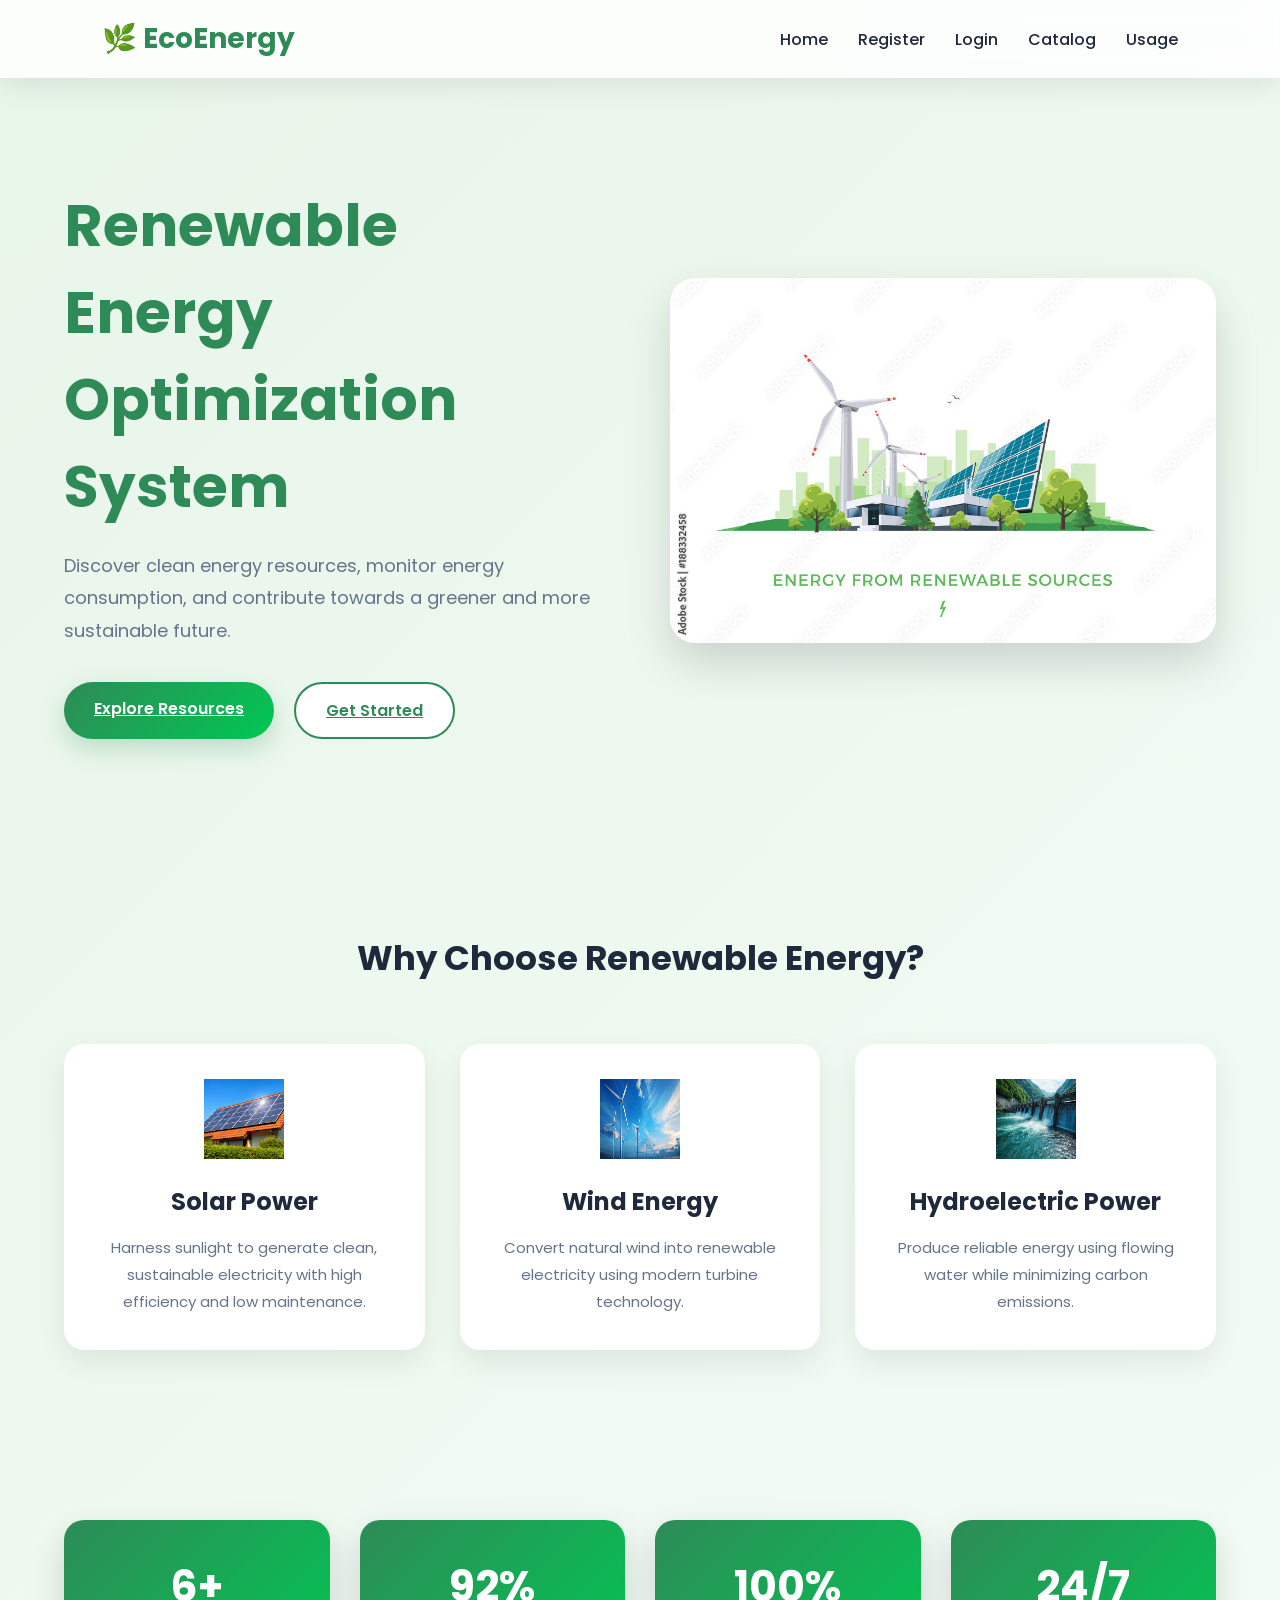
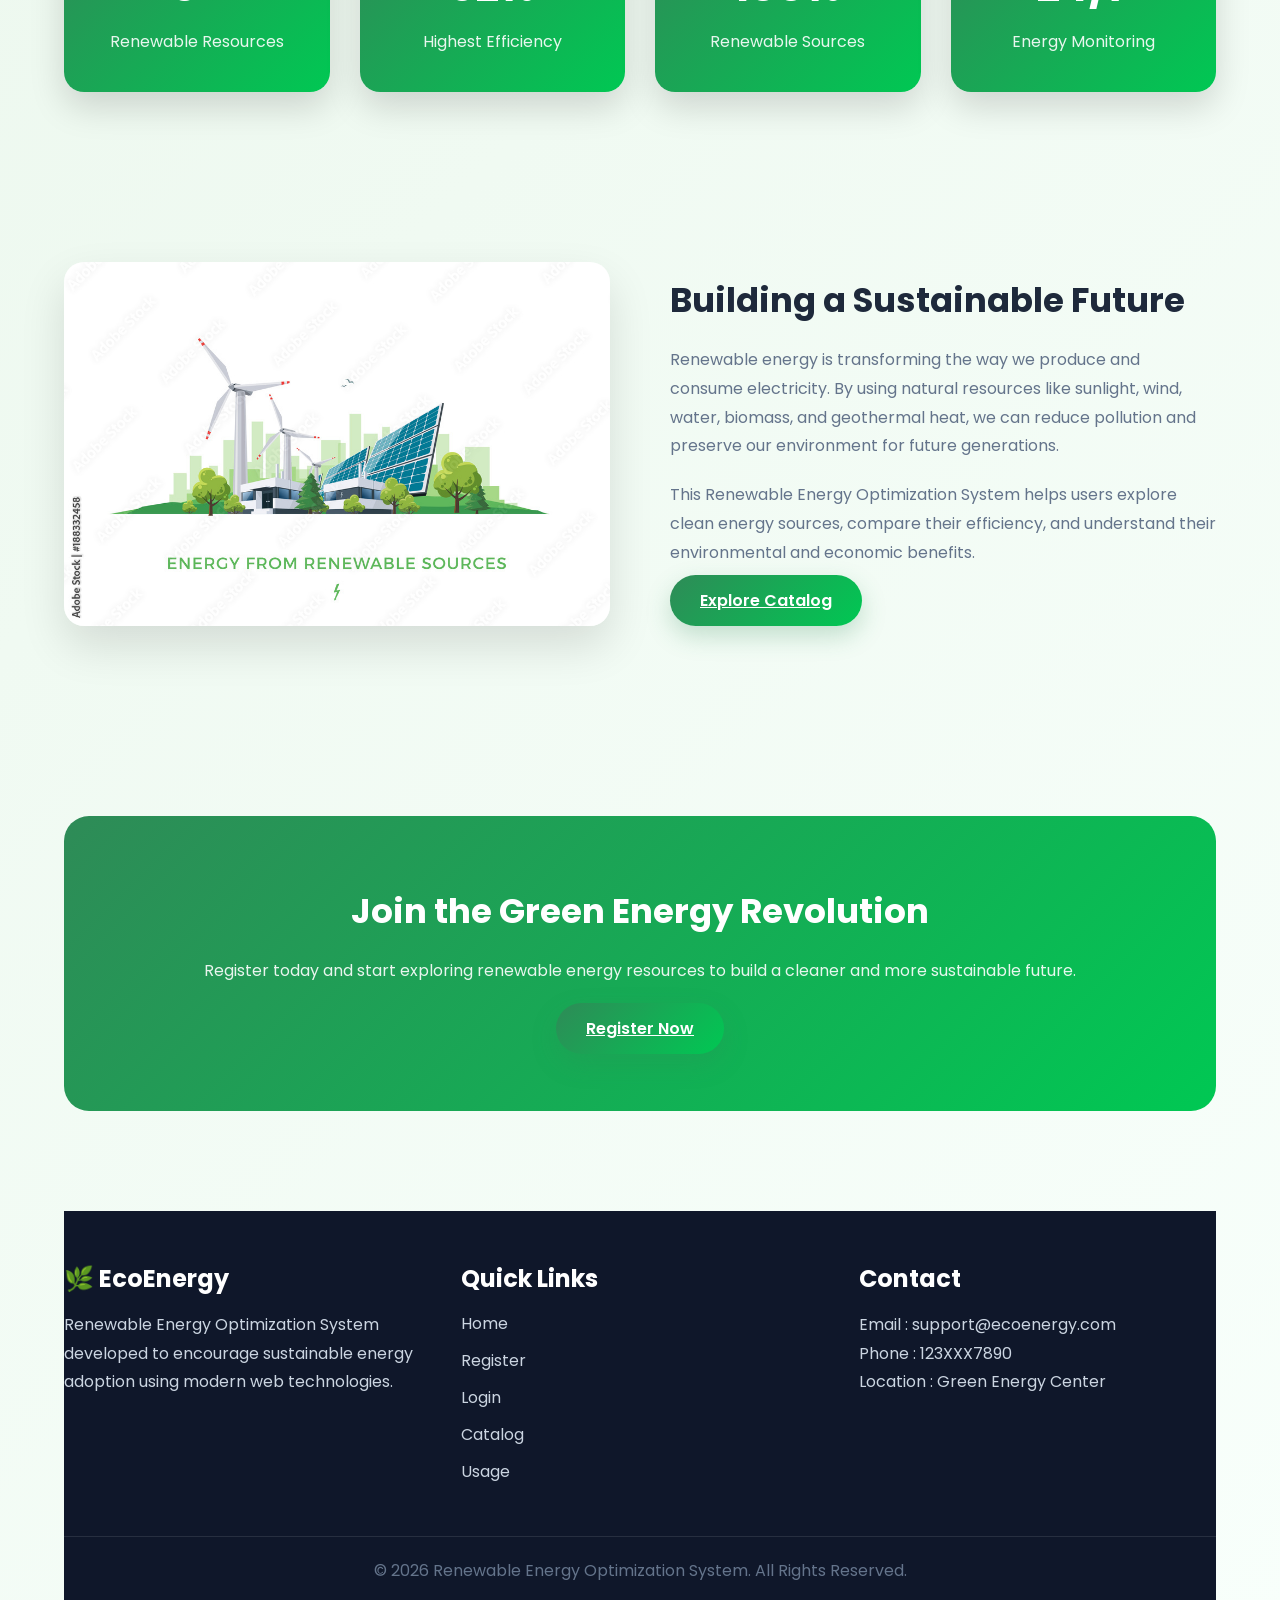
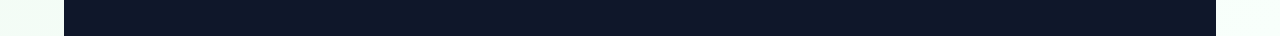
==== index.html @ 6f0ae5cd "New project" ====
<!DOCTYPE html>
<html lang="en">

<head>

    <meta charset="UTF-8">

    <meta name="viewport"
          content="width=device-width, initial-scale=1.0">

    <title>Renewable Energy Optimization System</title>

    <link rel="stylesheet"
          href="css/style.css">

    <link rel="preconnect"
          href="https://fonts.googleapis.com">

    <link rel="preconnect"
          href="https://fonts.gstatic.com"
          crossorigin>

    <link href="https://fonts.googleapis.com/css2?family=Poppins:wght@300;400;500;600;700;800&display=swap"
          rel="stylesheet">

</head>

<body>

<nav>

    <div class="logo">

        🌿 EcoEnergy

    </div>

    <ul>

        <li><a href="index.html">Home</a></li>

        <li><a href="register.html">Register</a></li>

        <li><a href="login.html">Login</a></li>

        <li><a href="catalog.html">Catalog</a></li>

        <li><a href="usage.html">Usage</a></li>

    </ul>

</nav>


<div class="container">

<section class="hero">

    <div class="hero-text">

        <h1>

            Renewable Energy
            Optimization System

        </h1>

        <p>

            Discover clean energy resources,
            monitor energy consumption,
            and contribute towards a greener
            and more sustainable future.

        </p>

        <div class="hero-buttons">

            <a href="catalog.html"
               class="btn">

                Explore Resources

            </a>

            <a href="register.html"
               class="btn secondary-btn">

                Get Started

            </a>

        </div>

    </div>

    <div class="hero-image">

        <img src="images/renewable.jpg"
             alt="Renewable Energy">

    </div>

</section>
<!-- ================= FEATURES ================= -->

<section class="features">

    <h2>

        Why Choose Renewable Energy?

    </h2>

    <div class="feature-grid">

        <div class="feature-card">

            <img src="images/solar.jpg"
                 alt="Solar Energy">

            <h3>Solar Power</h3>

            <p>

                Harness sunlight to generate clean,
                sustainable electricity with high efficiency
                and low maintenance.

            </p>

        </div>

        <div class="feature-card">

            <img src="images/wind.jpg"
                 alt="Wind Energy">

            <h3>Wind Energy</h3>

            <p>

                Convert natural wind into renewable
                electricity using modern turbine technology.

            </p>

        </div>

        <div class="feature-card">

            <img src="images/hydro.jpg"
                 alt="Hydro Energy">

            <h3>Hydroelectric Power</h3>

            <p>

                Produce reliable energy using flowing
                water while minimizing carbon emissions.

            </p>

        </div>

    </div>

</section>


<!-- ================= STATISTICS ================= -->

<section class="stats">

    <div class="stats-grid">

        <div class="stat-card">

            <h2>6+</h2>

            <p>

                Renewable Resources

            </p>

        </div>

        <div class="stat-card">

            <h2>92%</h2>

            <p>

                Highest Efficiency

            </p>

        </div>

        <div class="stat-card">

            <h2>100%</h2>

            <p>

                Renewable Sources

            </p>

        </div>

        <div class="stat-card">

            <h2>24/7</h2>

            <p>

                Energy Monitoring

            </p>

        </div>

    </div>

</section>

<!-- ================= ABOUT SECTION ================= -->

<section class="about">

    <div class="about-container">

        <div>

            <img src="images/renewable.jpg"
                 alt="Renewable Energy">

        </div>

        <div class="about-content">

            <h2>

                Building a Sustainable Future

            </h2>

            <p>

                Renewable energy is transforming the way
                we produce and consume electricity.
                By using natural resources like sunlight,
                wind, water, biomass, and geothermal heat,
                we can reduce pollution and preserve our
                environment for future generations.

            </p>

            <p>

                This Renewable Energy Optimization System
                helps users explore clean energy sources,
                compare their efficiency, and understand
                their environmental and economic benefits.

            </p>

            <a href="catalog.html"
               class="btn">

                Explore Catalog

            </a>

        </div>

    </div>

</section>


<!-- ================= CALL TO ACTION ================= -->

<section class="cta">

    <h2>

        Join the Green Energy Revolution

    </h2>

    <p>

        Register today and start exploring renewable
        energy resources to build a cleaner and more
        sustainable future.

    </p>

    <a href="register.html"
       class="btn">

        Register Now

    </a>

</section>


<!-- ================= FOOTER ================= -->

<footer>

    <div class="footer-container">

        <div>

            <h3>🌿 EcoEnergy</h3>

            <p>

                Renewable Energy Optimization System
                developed to encourage sustainable
                energy adoption using modern web
                technologies.

            </p>

        </div>

        <div>

            <h3>

                Quick Links

            </h3>

            <ul class="footer-links">

                <li><a href="index.html">Home</a></li>

                <li><a href="register.html">Register</a></li>

                <li><a href="login.html">Login</a></li>

                <li><a href="catalog.html">Catalog</a></li>

                <li><a href="usage.html">Usage</a></li>

            </ul>

        </div>

        <div>

            <h3>

                Contact

            </h3>

            <p>Email : support@ecoenergy.com</p>

            <p>Phone : 123XXX7890</p>

            <p>Location : Green Energy Center</p>

        </div>

    </div>

    <div class="footer-bottom">

        <p>

            © 2026 Renewable Energy Optimization System.
            All Rights Reserved.

        </p>

    </div>

</footer>

</div>

</body>

</html>
---- css/style.css ----
/*==================================================
        RENEWABLE ENERGY OPTIMIZATION SYSTEM
                MAIN STYLESHEET
===================================================*/

/*------------- Google Font -------------*/
@import url('https://fonts.googleapis.com/css2?family=Poppins:wght@300;400;500;600;700;800&display=swap');

/*------------- CSS Variables -------------*/

:root{

    --primary:#2E8B57;
    --secondary:#00C853;
    --dark:#1E293B;
    --light:#F8FAFC;
    --white:#FFFFFF;
    --text:#374151;
    --gray:#64748B;
    --danger:#EF4444;
    --warning:#F59E0B;

    --shadow:0 12px 35px rgba(0,0,0,.12);

    --radius:18px;

    --transition:.35s ease;

}

/*------------- Reset -------------*/

*{

    margin:0;
    padding:0;
    box-sizing:border-box;

}

html{

    scroll-behavior:smooth;

}

body{

    font-family:'Poppins',sans-serif;

    background:linear-gradient(135deg,#e8f5e9,#f8fffb);

    color:var(--text);

    min-height:100vh;

}

/*------------- Container -------------*/

.container{

    width:90%;
    max-width:1300px;

    margin:auto;

}

/*------------- Headings -------------*/

h1{

    color:var(--primary);

    font-size:42px;

    font-weight:700;

    text-align:center;

    margin-bottom:15px;

}

h2{

    color:var(--dark);

    font-size:34px;

    margin-bottom:20px;

}

h3{

    color:var(--dark);

    font-size:24px;

}

p{

    line-height:1.8;

    color:var(--gray);

}

/*------------- Navigation -------------*/

nav{

    width:100%;

    background:rgba(255,255,255,.85);

    backdrop-filter:blur(12px);

    display:flex;

    justify-content:space-between;

    align-items:center;

    padding:18px 8%;

    position:sticky;

    top:0;

    z-index:999;

    box-shadow:0 8px 25px rgba(0,0,0,.08);

}

.logo{

    font-size:28px;

    font-weight:700;

    color:var(--primary);

}

nav ul{

    list-style:none;

    display:flex;

    gap:30px;

}

nav ul li a{

    text-decoration:none;

    color:var(--dark);

    font-weight:500;

    transition:var(--transition);

}

nav ul li a:hover{

    color:var(--secondary);

}

/*------------- Buttons -------------*/

button,

.btn{

    background:linear-gradient(
    135deg,
    var(--primary),
    var(--secondary)
    );

    color:white;

    border:none;

    padding:14px 30px;

    border-radius:50px;

    cursor:pointer;

    font-size:16px;

    font-weight:600;

    transition:var(--transition);

    box-shadow:0 10px 25px rgba(46,139,87,.25);

}

button:hover,

.btn:hover{

    transform:translateY(-4px);

    box-shadow:0 18px 35px rgba(46,139,87,.35);

}

/*------------- Card -------------*/

.card{

    background:rgba(255,255,255,.94);

    border-radius:var(--radius);

    overflow:hidden;

    box-shadow:var(--shadow);

    transition:var(--transition);

}

.card:hover{

    transform:translateY(-10px);

}

/*------------- Images -------------*/

img{

    display:block;

    width:100%;

}

/*------------- Hero Section -------------*/

.hero{

    min-height:85vh;

    display:flex;

    align-items:center;

    justify-content:space-between;

    gap:60px;

    padding:80px 0;

}

.hero-text{

    flex:1;

}

.hero-text h1{

    text-align:left;

    font-size:58px;

    margin-bottom:20px;

}

.hero-text p{

    font-size:18px;

    margin-bottom:35px;

}

.hero-image{

    flex:1;

}

.hero-image img{

    border-radius:25px;

    box-shadow:0 20px 45px rgba(0,0,0,.15);

}

/*==================================================
                HOME PAGE
===================================================*/

/*------------ Hero Buttons ------------*/

.hero-buttons{

    display:flex;

    gap:20px;

    margin-top:30px;

    flex-wrap:wrap;

}

.hero-buttons .secondary-btn{

    background:white;

    color:var(--primary);

    border:2px solid var(--primary);

    box-shadow:none;

}

.hero-buttons .secondary-btn:hover{

    background:var(--primary);

    color:white;

}

/*------------ Features Section ------------*/

.features{

    padding:90px 0;

}

.features h2{

    text-align:center;

    margin-bottom:60px;

}

.feature-grid{

    display:grid;

    grid-template-columns:repeat(auto-fit,minmax(280px,1fr));

    gap:35px;

}

.feature-card{

    background:white;

    border-radius:20px;

    padding:35px;

    text-align:center;

    transition:.4s;

    box-shadow:0 12px 30px rgba(0,0,0,.08);

}

.feature-card:hover{

    transform:translateY(-12px);

    box-shadow:0 20px 40px rgba(0,0,0,.15);

}

.feature-card img{

    width:80px;

    height:80px;

    margin:auto;

    margin-bottom:25px;

}

.feature-card h3{

    margin-bottom:15px;

}

.feature-card p{

    font-size:15px;

}

/*------------ Statistics ------------*/

.stats{

    padding:80px 0;

}

.stats-grid{

    display:grid;

    grid-template-columns:repeat(auto-fit,minmax(220px,1fr));

    gap:30px;

}

.stat-card{

    background:linear-gradient(135deg,#2E8B57,#00C853);

    color:white;

    text-align:center;

    padding:35px;

    border-radius:20px;

    box-shadow:0 15px 35px rgba(0,0,0,.15);

    transition:.35s;

}

.stat-card:hover{

    transform:translateY(-8px);

}

.stat-card h2{

    color:white;

    font-size:42px;

    margin-bottom:10px;

}

.stat-card p{

    color:white;

    opacity:.9;

}

/*------------ About Section ------------*/

.about{

    padding:90px 0;

}

.about-container{

    display:grid;

    grid-template-columns:1fr 1fr;

    gap:60px;

    align-items:center;

}

.about img{

    width:100%;

    border-radius:20px;

    box-shadow:0 20px 45px rgba(0,0,0,.12);

}

.about-content h2{

    margin-bottom:20px;

}

.about-content p{

    margin-bottom:20px;

}

/*------------ Call To Action ------------*/

.cta{

    margin:100px 0;

    background:linear-gradient(135deg,#2E8B57,#00C853);

    border-radius:25px;

    color:white;

    text-align:center;

    padding:70px 40px;

}

.cta h2{

    color:white;

    margin-bottom:20px;

}

.cta p{

    color:white;

    opacity:.9;

    margin-bottom:30px;

}

/*------------ Footer ------------*/

footer{

    margin-top:80px;

    background:#0f172a;

    color:white;

    padding:50px 0;

}

.footer-container{

    display:grid;

    grid-template-columns:repeat(auto-fit,minmax(250px,1fr));

    gap:40px;

}

.footer-container h3{

    color:white;

    margin-bottom:15px;

}

.footer-container p{

    color:#CBD5E1;

}

.footer-links{

    list-style:none;

}

.footer-links li{

    margin-bottom:12px;

}

.footer-links a{

    color:#CBD5E1;

    text-decoration:none;

    transition:.3s;

}

.footer-links a:hover{

    color:#00C853;

}

.footer-bottom{

    margin-top:40px;

    text-align:center;

    color:#CBD5E1;

    border-top:1px solid rgba(255,255,255,.1);

    padding-top:20px;

}

/*------------ Fade Animation ------------*/

.fade-up{

    opacity:0;

    transform:translateY(40px);

    animation:fadeUp 1s forwards;

}

@keyframes fadeUp{

    to{

        opacity:1;

        transform:translateY(0);

    }

}

/*==================================================
        LOGIN & REGISTRATION PAGES
===================================================*/

/*------------ Form Container ------------*/

.form-page{

    min-height:100vh;

    display:flex;

    justify-content:center;

    align-items:center;

    padding:60px 20px;

}

.form-container{

    width:100%;

    max-width:500px;

    background:rgba(255,255,255,.95);

    backdrop-filter:blur(12px);

    border-radius:25px;

    padding:40px;

    box-shadow:0 20px 45px rgba(0,0,0,.12);

    animation:fadeUp .8s ease;

}

.form-container h1{

    margin-bottom:30px;

    font-size:34px;

}

/*------------ Input Groups ------------*/

.input-group{

    margin-bottom:22px;

    display:flex;

    flex-direction:column;

}

.input-group label{

    font-weight:600;

    margin-bottom:8px;

    color:var(--dark);

}

.input-group input,

.input-group select,

.input-group textarea{

    width:100%;

    padding:14px 16px;

    border:2px solid #dbe4ea;

    border-radius:12px;

    font-size:15px;

    transition:var(--transition);

    background:#fff;

    font-family:'Poppins',sans-serif;

}

.input-group textarea{

    resize:vertical;

    min-height:100px;

}

.input-group input:focus,

.input-group select:focus,

.input-group textarea:focus{

    outline:none;

    border-color:var(--secondary);

    box-shadow:0 0 0 4px rgba(0,200,83,.15);

}

/*------------ Two Column Layout ------------*/

.form-row{

    display:grid;

    grid-template-columns:1fr 1fr;

    gap:18px;

}

/*------------ Checkbox ------------*/

.checkbox-group{

    display:flex;

    align-items:center;

    gap:10px;

    margin:20px 0;

}

.checkbox-group input{

    width:18px;

    height:18px;

}

/*------------ Submit Button ------------*/

.form-container button{

    width:100%;

    margin-top:10px;

}

/*------------ Links ------------*/

.form-links{

    text-align:center;

    margin-top:20px;

}

.form-links a{

    color:var(--primary);

    text-decoration:none;

    font-weight:600;

}

.form-links a:hover{

    color:var(--secondary);

}

/*------------ Validation ------------*/

.error{

    color:#dc2626;

    font-size:13px;

    margin-top:5px;

}

.success{

    color:#16a34a;

    font-size:13px;

    margin-top:5px;

}

/*------------ Responsive ------------*/

@media(max-width:768px){

    .form-container{

        padding:30px 22px;

    }

    .form-row{

        grid-template-columns:1fr;

    }

}

/*==================================================
            ENERGY RESOURCE CATALOG
===================================================*/

/*---------- Catalog Hero ----------*/

.catalog-header{

    text-align:center;

    padding:70px 20px 40px;

}

.catalog-header h1{

    font-size:48px;

    color:var(--primary);

}

.catalog-header p{

    max-width:700px;

    margin:15px auto 35px;

    font-size:17px;

}

/*---------- Statistics ----------*/

.catalog-stats{

    display:grid;

    grid-template-columns:repeat(auto-fit,minmax(220px,1fr));

    gap:25px;

    margin-bottom:50px;

}

.catalog-stat{

    background:white;

    border-radius:18px;

    padding:25px;

    text-align:center;

    box-shadow:0 12px 30px rgba(0,0,0,.08);

    transition:.35s;

}

.catalog-stat:hover{

    transform:translateY(-8px);

}

.catalog-stat h2{

    color:var(--secondary);

    margin-bottom:10px;

}

.catalog-stat p{

    color:var(--gray);

}

/*---------- Search ----------*/

.search-bar{

    display:flex;

    justify-content:center;

    margin-bottom:45px;

}

.search-bar input{

    width:100%;

    max-width:650px;

    padding:16px 24px;

    border:none;

    border-radius:50px;

    font-size:16px;

    background:white;

    box-shadow:0 10px 25px rgba(0,0,0,.08);

}

.search-bar input:focus{

    outline:none;

    box-shadow:0 12px 35px rgba(0,200,83,.20);

}

/*---------- Grid ----------*/

.catalog-grid{

    display:grid;

    grid-template-columns:repeat(auto-fit,minmax(320px,1fr));

    gap:35px;

}

/*---------- Cards ----------*/

.catalog-grid .card{

    padding:0;

    overflow:hidden;

    background:white;

    border-radius:22px;

    transition:.4s;

}

.catalog-grid .card:hover{

    transform:translateY(-12px);

}

.catalog-grid img{

    width:100%;

    height:240px;

    object-fit:cover;

    transition:.5s;

}

.catalog-grid .card:hover img{

    transform:scale(1.08);

}

.card-content{

    padding:28px;

}

.card-content h3{

    margin-bottom:15px;

}

.card-content p{

    margin-bottom:18px;

}

/*==================================================
        CATALOG CARD DETAILS
===================================================*/

/*------------- Badge Row -------------*/

.badge-row{

    display:flex;

    justify-content:space-between;

    gap:12px;

    margin:20px 0;

}

.badge{

    flex:1;

    text-align:center;

    padding:10px;

    border-radius:30px;

    color:#fff;

    font-size:14px;

    font-weight:600;

    letter-spacing:.5px;

}

.efficiency{

    background:linear-gradient(135deg,#00C853,#2E8B57);

}

.cost{

    background:linear-gradient(135deg,#ff9800,#f57c00);

}

/*------------- Progress Bar -------------*/

.progress-title{

    display:flex;

    justify-content:space-between;

    align-items:center;

    margin-bottom:8px;

    font-size:14px;

    font-weight:600;

    color:#444;

}

.progress{

    width:100%;

    height:10px;

    background:#e8ecef;

    border-radius:20px;

    overflow:hidden;

    margin-bottom:22px;

}

.progress-bar{

    height:100%;

    border-radius:20px;

    background:linear-gradient(90deg,#00C853,#2E8B57);

    animation:loadBar 2s ease;

}

@keyframes loadBar{

    from{

        width:0;

    }

}

/*------------- Category Tag -------------*/

.category{

    display:inline-block;

    padding:7px 18px;

    border-radius:25px;

    background:#E8F5E9;

    color:#2E8B57;

    font-size:13px;

    font-weight:600;

    margin-bottom:18px;

}

/*------------- Learn More Button -------------*/

.catalog-grid button{

    width:100%;

    padding:14px;

    border:none;

    border-radius:12px;

    background:linear-gradient(135deg,#2E8B57,#00C853);

    color:white;

    font-size:16px;

    font-weight:600;

    cursor:pointer;

    transition:.35s;

}

.catalog-grid button:hover{

    transform:translateY(-3px);

    box-shadow:0 12px 25px rgba(46,139,87,.30);

}

/*------------- Card Hover Glow -------------*/

.catalog-grid .card{

    position:relative;

}

.catalog-grid .card::before{

    content:"";

    position:absolute;

    inset:0;

    border-radius:22px;

    border:2px solid transparent;

    transition:.35s;

    pointer-events:none;

}

.catalog-grid .card:hover::before{

    border-color:#00C853;

}

/*------------- Image Overlay -------------*/

.image-container{

    position:relative;

    overflow:hidden;

}

.image-container::after{

    content:"Renewable";

    position:absolute;

    top:18px;

    left:18px;

    background:rgba(0,0,0,.65);

    color:white;

    padding:8px 16px;

    border-radius:25px;

    font-size:12px;

    letter-spacing:.5px;

}

/*------------- Responsive -------------*/

@media(max-width:992px){

    .catalog-grid{

        grid-template-columns:repeat(2,1fr);

    }

}

@media(max-width:768px){

    .catalog-grid{

        grid-template-columns:1fr;

    }

    .catalog-header h1{

        font-size:36px;

    }

    .badge-row{

        flex-direction:column;

    }

}

@media(max-width:500px){

    .search-bar input{

        font-size:14px;

        padding:14px 18px;

    }

    .card-content{

        padding:20px;

    }

}
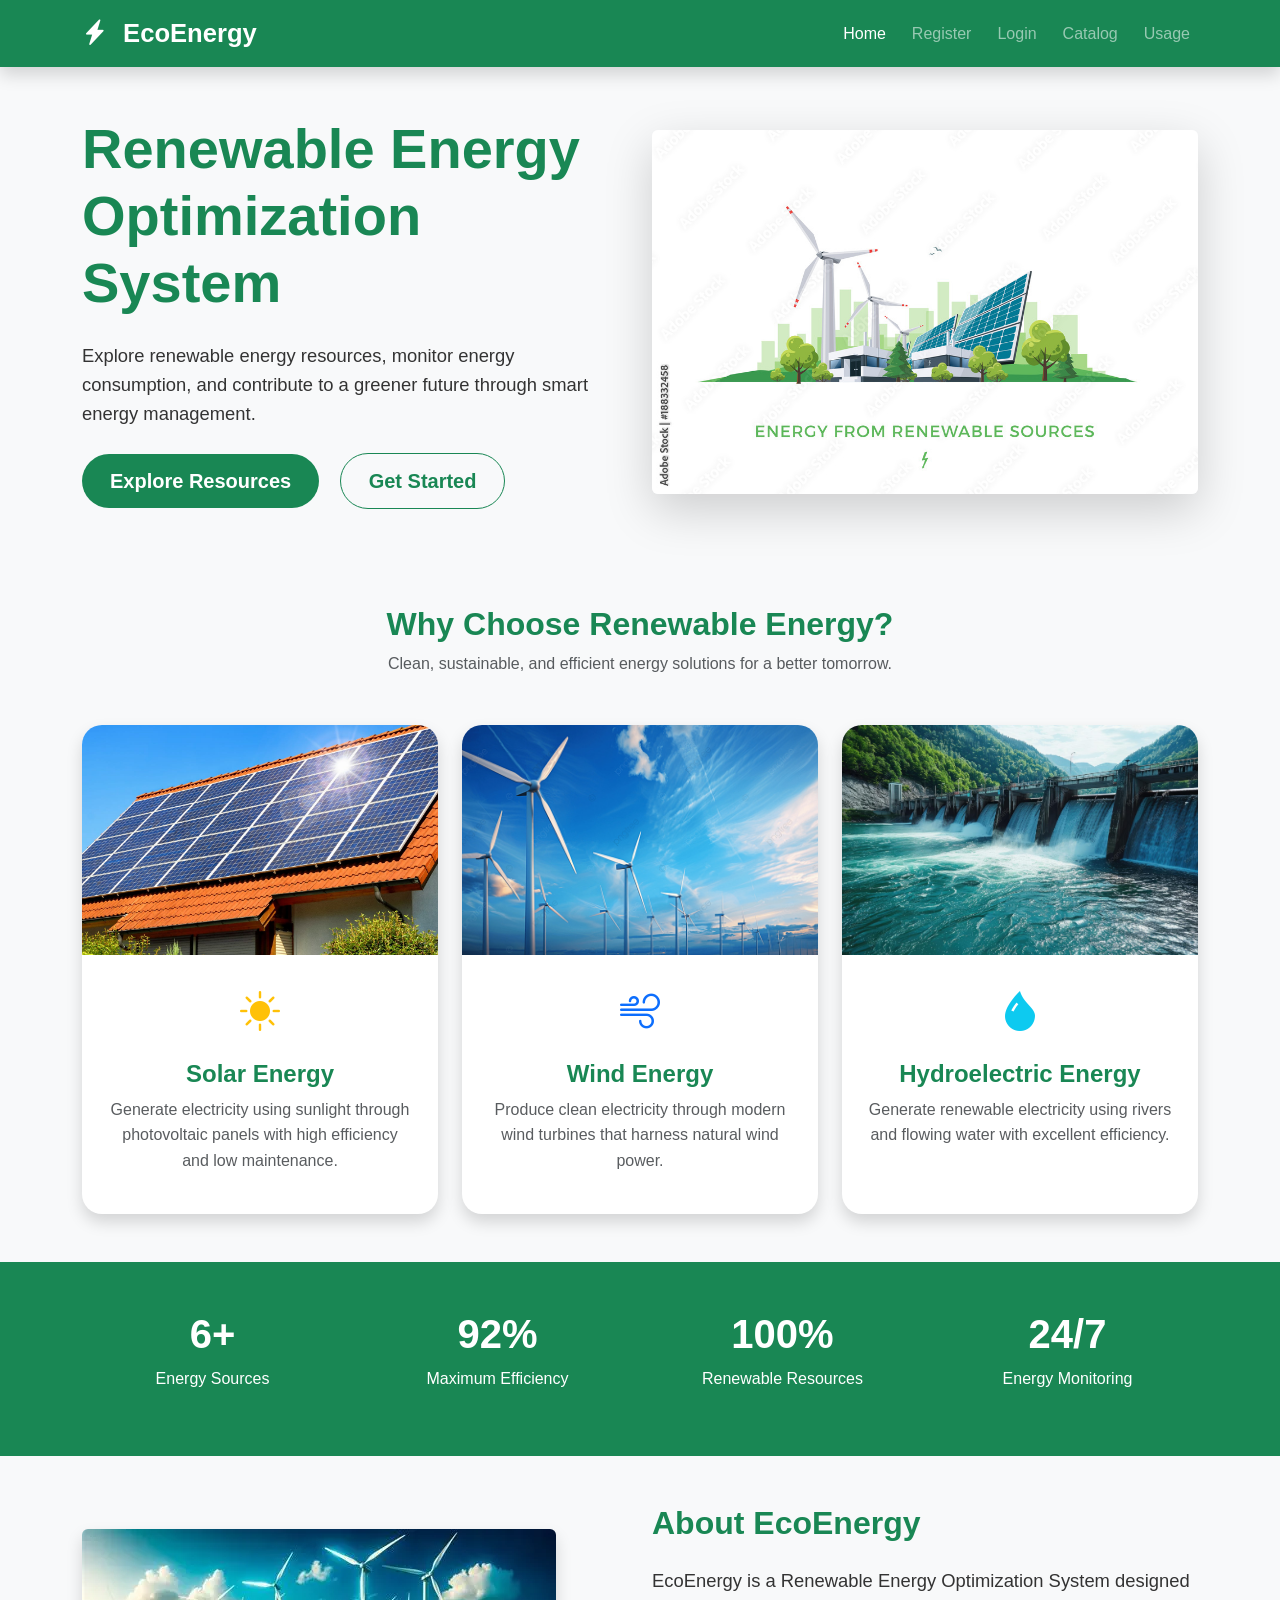
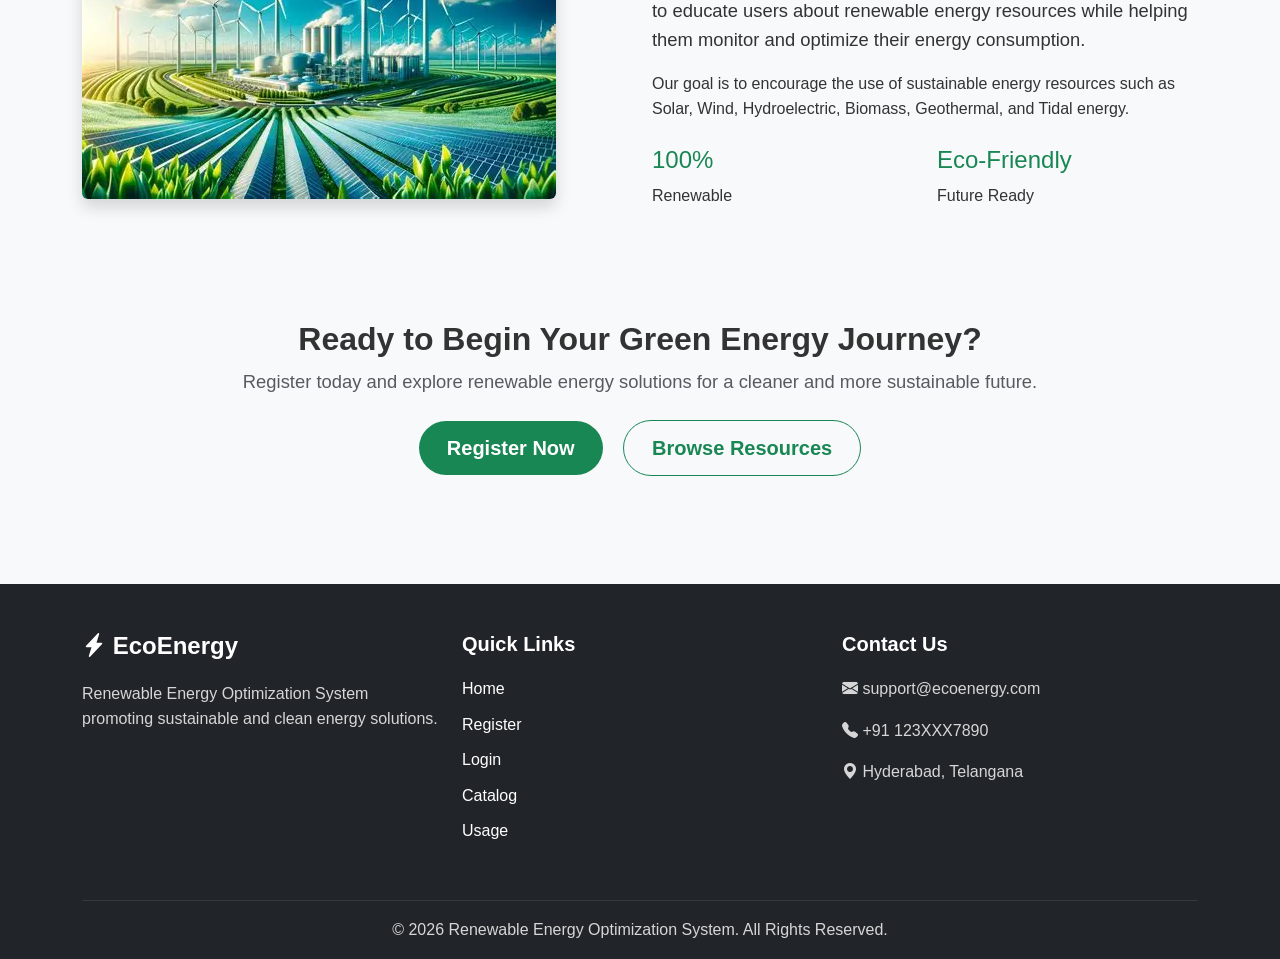
==== commit 2c372cd6: "Experiment 2" ====
--- a/index.html
+++ b/index.html
@@ -2,390 +2,572 @@
 <html lang="en">
 
 <head>
-
     <meta charset="UTF-8">
-
-    <meta name="viewport"
-          content="width=device-width, initial-scale=1.0">
-
+    <meta name="viewport" content="width=device-width, initial-scale=1.0">
     <title>Renewable Energy Optimization System</title>
 
+    <!-- Bootstrap CSS -->
+    <link href="https://cdn.jsdelivr.net/npm/bootstrap@5.3.7/dist/css/bootstrap.min.css" rel="stylesheet">
+
+    <!-- Bootstrap Icons -->
     <link rel="stylesheet"
-          href="css/style.css">
-
-    <link rel="preconnect"
-          href="https://fonts.googleapis.com">
-
-    <link rel="preconnect"
-          href="https://fonts.gstatic.com"
-          crossorigin>
-
-    <link href="https://fonts.googleapis.com/css2?family=Poppins:wght@300;400;500;600;700;800&display=swap"
-          rel="stylesheet">
-
+        href="https://cdn.jsdelivr.net/npm/bootstrap-icons@1.13.1/font/bootstrap-icons.min.css">
+
+    <!-- Custom CSS -->
+    <link rel="stylesheet" href="css/style.css">
 </head>
 
 <body>
 
-<nav>
-
-    <div class="logo">
-
-        🌿 EcoEnergy
-
-    </div>
-
-    <ul>
-
-        <li><a href="index.html">Home</a></li>
-
-        <li><a href="register.html">Register</a></li>
-
-        <li><a href="login.html">Login</a></li>
-
-        <li><a href="catalog.html">Catalog</a></li>
-
-        <li><a href="usage.html">Usage</a></li>
-
-    </ul>
+<!-- ================= NAVBAR ================= -->
+
+<nav class="navbar navbar-expand-lg navbar-dark bg-success shadow sticky-top">
+
+    <div class="container">
+
+        <a class="navbar-brand fw-bold" href="index.html">
+            <i class="bi bi-lightning-charge-fill"></i>
+            EcoEnergy
+        </a>
+
+        <button class="navbar-toggler"
+                type="button"
+                data-bs-toggle="collapse"
+                data-bs-target="#navbarNav">
+
+            <span class="navbar-toggler-icon"></span>
+
+        </button>
+
+        <div class="collapse navbar-collapse"
+             id="navbarNav">
+
+            <ul class="navbar-nav ms-auto">
+
+                <li class="nav-item">
+
+                    <a class="nav-link active"
+                       href="index.html">
+
+                        Home
+
+                    </a>
+
+                </li>
+
+                <li class="nav-item">
+
+                    <a class="nav-link"
+                       href="register.html">
+
+                        Register
+
+                    </a>
+
+                </li>
+
+                <li class="nav-item">
+
+                    <a class="nav-link"
+                       href="login.html">
+
+                        Login
+
+                    </a>
+
+                </li>
+
+                <li class="nav-item">
+
+                    <a class="nav-link"
+                       href="catalog.html">
+
+                        Catalog
+
+                    </a>
+
+                </li>
+
+                <li class="nav-item">
+
+                    <a class="nav-link"
+                       href="usage.html">
+
+                        Usage
+
+                    </a>
+
+                </li>
+
+            </ul>
+
+        </div>
+
+    </div>
 
 </nav>
 
-
-<div class="container">
-
-<section class="hero">
-
-    <div class="hero-text">
-
-        <h1>
-
-            Renewable Energy
-            Optimization System
-
-        </h1>
-
-        <p>
-
-            Discover clean energy resources,
-            monitor energy consumption,
-            and contribute towards a greener
-            and more sustainable future.
-
-        </p>
-
-        <div class="hero-buttons">
-
-            <a href="catalog.html"
-               class="btn">
-
-                Explore Resources
-
-            </a>
-
-            <a href="register.html"
-               class="btn secondary-btn">
-
-                Get Started
-
-            </a>
-
-        </div>
-
-    </div>
-
-    <div class="hero-image">
-
-        <img src="images/renewable.jpg"
-             alt="Renewable Energy">
+<!-- ================= HERO ================= -->
+
+<section class="bg-light py-5">
+
+    <div class="container">
+
+        <div class="row align-items-center">
+
+            <div class="col-lg-6">
+
+                <h1 class="display-4 fw-bold text-success">
+
+                    Renewable Energy
+                    Optimization System
+
+                </h1>
+
+                <p class="lead mt-4">
+
+                    Explore renewable energy resources,
+                    monitor energy consumption,
+                    and contribute to a greener
+                    future through smart energy
+                    management.
+
+                </p>
+
+                <div class="mt-4">
+
+                    <a href="catalog.html"
+                       class="btn btn-success btn-lg me-3">
+
+                        Explore Resources
+
+                    </a>
+
+                    <a href="register.html"
+                       class="btn btn-outline-success btn-lg">
+
+                        Get Started
+
+                    </a>
+
+                </div>
+
+            </div>
+
+            <div class="col-lg-6 text-center">
+
+                <img src="images/renewable.jpg"
+                     class="img-fluid rounded shadow-lg"
+                     alt="Renewable Energy">
+
+            </div>
+
+        </div>
 
     </div>
 
 </section>
 <!-- ================= FEATURES ================= -->
 
-<section class="features">
-
-    <h2>
-
-        Why Choose Renewable Energy?
-
-    </h2>
-
-    <div class="feature-grid">
-
-        <div class="feature-card">
-
-            <img src="images/solar.jpg"
-                 alt="Solar Energy">
-
-            <h3>Solar Power</h3>
-
-            <p>
-
-                Harness sunlight to generate clean,
-                sustainable electricity with high efficiency
-                and low maintenance.
-
+<section class="py-5">
+
+    <div class="container">
+
+        <div class="text-center mb-5">
+
+            <h2 class="fw-bold text-success">
+                Why Choose Renewable Energy?
+            </h2>
+
+            <p class="text-muted">
+                Clean, sustainable, and efficient energy solutions for a better tomorrow.
             </p>
 
         </div>
 
-        <div class="feature-card">
-
-            <img src="images/wind.jpg"
-                 alt="Wind Energy">
-
-            <h3>Wind Energy</h3>
-
-            <p>
-
-                Convert natural wind into renewable
-                electricity using modern turbine technology.
+        <div class="row g-4">
+
+            <div class="col-md-4">
+
+                <div class="card h-100 shadow border-0">
+
+                    <img src="images/solar.jpg"
+                         class="card-img-top"
+                         alt="Solar Energy">
+
+                    <div class="card-body text-center">
+
+                        <i class="bi bi-sun-fill text-warning fs-1"></i>
+
+                        <h4 class="mt-3">
+                            Solar Energy
+                        </h4>
+
+                        <p class="text-muted">
+
+                            Generate electricity using sunlight through
+                            photovoltaic panels with high efficiency
+                            and low maintenance.
+
+                        </p>
+
+                    </div>
+
+                </div>
+
+            </div>
+
+            <div class="col-md-4">
+
+                <div class="card h-100 shadow border-0">
+
+                    <img src="images/wind.jpg"
+                         class="card-img-top"
+                         alt="Wind Energy">
+
+                    <div class="card-body text-center">
+
+                        <i class="bi bi-wind text-primary fs-1"></i>
+
+                        <h4 class="mt-3">
+                            Wind Energy
+                        </h4>
+
+                        <p class="text-muted">
+
+                            Produce clean electricity through
+                            modern wind turbines that harness
+                            natural wind power.
+
+                        </p>
+
+                    </div>
+
+                </div>
+
+            </div>
+
+            <div class="col-md-4">
+
+                <div class="card h-100 shadow border-0">
+
+                    <img src="images/hydro.jpg"
+                         class="card-img-top"
+                         alt="Hydro Energy">
+
+                    <div class="card-body text-center">
+
+                        <i class="bi bi-droplet-fill text-info fs-1"></i>
+
+                        <h4 class="mt-3">
+                            Hydroelectric Energy
+                        </h4>
+
+                        <p class="text-muted">
+
+                            Generate renewable electricity
+                            using rivers and flowing water
+                            with excellent efficiency.
+
+                        </p>
+
+                    </div>
+
+                </div>
+
+            </div>
+
+        </div>
+
+    </div>
+
+</section>
+
+
+<!-- ================= STATISTICS ================= -->
+
+<section class="bg-success text-white py-5">
+
+    <div class="container">
+
+        <div class="row text-center g-4">
+
+            <div class="col-6 col-lg-3">
+
+                <h1 class="fw-bold">
+                    6+
+                </h1>
+
+                <p>
+                    Energy Sources
+                </p>
+
+            </div>
+
+            <div class="col-6 col-lg-3">
+
+                <h1 class="fw-bold">
+                    92%
+                </h1>
+
+                <p>
+                    Maximum Efficiency
+                </p>
+
+            </div>
+
+            <div class="col-6 col-lg-3">
+
+                <h1 class="fw-bold">
+                    100%
+                </h1>
+
+                <p>
+                    Renewable Resources
+                </p>
+
+            </div>
+
+            <div class="col-6 col-lg-3">
+
+                <h1 class="fw-bold">
+                    24/7
+                </h1>
+
+                <p>
+                    Energy Monitoring
+                </p>
+
+            </div>
+
+        </div>
+
+    </div>
+
+</section>
+<!-- ================= ABOUT ================= -->
+
+<section class="py-5 bg-light">
+
+    <div class="container">
+
+        <div class="row align-items-center">
+
+            <div class="col-lg-6">
+
+                <img src="images/green-energy.webp"
+                     class="img-fluid rounded shadow"
+                     alt="Green Energy">
+
+            </div>
+
+            <div class="col-lg-6">
+
+                <h2 class="fw-bold text-success mb-4">
+
+                    About EcoEnergy
+
+                </h2>
+
+                <p class="lead">
+
+                    EcoEnergy is a Renewable Energy Optimization System
+                    designed to educate users about renewable energy
+                    resources while helping them monitor and optimize
+                    their energy consumption.
+
+                </p>
+
+                <p>
+
+                    Our goal is to encourage the use of sustainable
+                    energy resources such as Solar, Wind,
+                    Hydroelectric, Biomass, Geothermal,
+                    and Tidal energy.
+
+                </p>
+
+                <div class="row mt-4">
+
+                    <div class="col-6">
+
+                        <h4 class="text-success">
+                            100%
+                        </h4>
+
+                        <p>Renewable</p>
+
+                    </div>
+
+                    <div class="col-6">
+
+                        <h4 class="text-success">
+                            Eco-Friendly
+                        </h4>
+
+                        <p>Future Ready</p>
+
+                    </div>
+
+                </div>
+
+            </div>
+
+        </div>
+
+    </div>
+
+</section>
+
+<!-- ================= CALL TO ACTION ================= -->
+
+<section class="py-5 text-center">
+
+    <div class="container">
+
+        <h2 class="fw-bold">
+
+            Ready to Begin Your Green Energy Journey?
+
+        </h2>
+
+        <p class="lead text-muted mb-4">
+
+            Register today and explore renewable energy
+            solutions for a cleaner and more sustainable future.
+
+        </p>
+
+        <a href="register.html"
+           class="btn btn-success btn-lg me-3">
+
+            Register Now
+
+        </a>
+
+        <a href="catalog.html"
+           class="btn btn-outline-success btn-lg">
+
+            Browse Resources
+
+        </a>
+
+    </div>
+
+</section>
+
+<!-- ================= FOOTER ================= -->
+
+<footer class="bg-dark text-white pt-5 pb-3">
+
+    <div class="container">
+
+        <div class="row">
+
+            <div class="col-md-4 mb-4">
+
+                <h4 class="fw-bold">
+
+                    <i class="bi bi-lightning-charge-fill"></i>
+
+                    EcoEnergy
+
+                </h4>
+
+                <p>
+
+                    Renewable Energy Optimization System
+                    promoting sustainable and clean
+                    energy solutions.
+
+                </p>
+
+            </div>
+
+            <div class="col-md-4 mb-4">
+
+                <h5>
+
+                    Quick Links
+
+                </h5>
+
+                <ul class="list-unstyled">
+
+                    <li><a href="index.html" class="text-white text-decoration-none">Home</a></li>
+
+                    <li><a href="register.html" class="text-white text-decoration-none">Register</a></li>
+
+                    <li><a href="login.html" class="text-white text-decoration-none">Login</a></li>
+
+                    <li><a href="catalog.html" class="text-white text-decoration-none">Catalog</a></li>
+
+                    <li><a href="usage.html" class="text-white text-decoration-none">Usage</a></li>
+
+                </ul>
+
+            </div>
+
+            <div class="col-md-4 mb-4">
+
+                <h5>
+
+                    Contact Us
+
+                </h5>
+
+                <p>
+
+                    <i class="bi bi-envelope-fill"></i>
+
+                    support@ecoenergy.com
+
+                </p>
+
+                <p>
+
+                    <i class="bi bi-telephone-fill"></i>
+
+                    +91 123XXX7890
+
+                </p>
+
+                <p>
+
+                    <i class="bi bi-geo-alt-fill"></i>
+
+                    Hyderabad, Telangana
+
+                </p>
+
+            </div>
+
+        </div>
+
+        <hr class="border-secondary">
+
+        <div class="text-center">
+
+            <p class="mb-0">
+
+                © 2026 Renewable Energy Optimization System.
+                All Rights Reserved.
 
             </p>
 
         </div>
 
-        <div class="feature-card">
-
-            <img src="images/hydro.jpg"
-                 alt="Hydro Energy">
-
-            <h3>Hydroelectric Power</h3>
-
-            <p>
-
-                Produce reliable energy using flowing
-                water while minimizing carbon emissions.
-
-            </p>
-
-        </div>
-
-    </div>
-
-</section>
-
-
-<!-- ================= STATISTICS ================= -->
-
-<section class="stats">
-
-    <div class="stats-grid">
-
-        <div class="stat-card">
-
-            <h2>6+</h2>
-
-            <p>
-
-                Renewable Resources
-
-            </p>
-
-        </div>
-
-        <div class="stat-card">
-
-            <h2>92%</h2>
-
-            <p>
-
-                Highest Efficiency
-
-            </p>
-
-        </div>
-
-        <div class="stat-card">
-
-            <h2>100%</h2>
-
-            <p>
-
-                Renewable Sources
-
-            </p>
-
-        </div>
-
-        <div class="stat-card">
-
-            <h2>24/7</h2>
-
-            <p>
-
-                Energy Monitoring
-
-            </p>
-
-        </div>
-
-    </div>
-
-</section>
-
-<!-- ================= ABOUT SECTION ================= -->
-
-<section class="about">
-
-    <div class="about-container">
-
-        <div>
-
-            <img src="images/renewable.jpg"
-                 alt="Renewable Energy">
-
-        </div>
-
-        <div class="about-content">
-
-            <h2>
-
-                Building a Sustainable Future
-
-            </h2>
-
-            <p>
-
-                Renewable energy is transforming the way
-                we produce and consume electricity.
-                By using natural resources like sunlight,
-                wind, water, biomass, and geothermal heat,
-                we can reduce pollution and preserve our
-                environment for future generations.
-
-            </p>
-
-            <p>
-
-                This Renewable Energy Optimization System
-                helps users explore clean energy sources,
-                compare their efficiency, and understand
-                their environmental and economic benefits.
-
-            </p>
-
-            <a href="catalog.html"
-               class="btn">
-
-                Explore Catalog
-
-            </a>
-
-        </div>
-
-    </div>
-
-</section>
-
-
-<!-- ================= CALL TO ACTION ================= -->
-
-<section class="cta">
-
-    <h2>
-
-        Join the Green Energy Revolution
-
-    </h2>
-
-    <p>
-
-        Register today and start exploring renewable
-        energy resources to build a cleaner and more
-        sustainable future.
-
-    </p>
-
-    <a href="register.html"
-       class="btn">
-
-        Register Now
-
-    </a>
-
-</section>
-
-
-<!-- ================= FOOTER ================= -->
-
-<footer>
-
-    <div class="footer-container">
-
-        <div>
-
-            <h3>🌿 EcoEnergy</h3>
-
-            <p>
-
-                Renewable Energy Optimization System
-                developed to encourage sustainable
-                energy adoption using modern web
-                technologies.
-
-            </p>
-
-        </div>
-
-        <div>
-
-            <h3>
-
-                Quick Links
-
-            </h3>
-
-            <ul class="footer-links">
-
-                <li><a href="index.html">Home</a></li>
-
-                <li><a href="register.html">Register</a></li>
-
-                <li><a href="login.html">Login</a></li>
-
-                <li><a href="catalog.html">Catalog</a></li>
-
-                <li><a href="usage.html">Usage</a></li>
-
-            </ul>
-
-        </div>
-
-        <div>
-
-            <h3>
-
-                Contact
-
-            </h3>
-
-            <p>Email : support@ecoenergy.com</p>
-
-            <p>Phone : 123XXX7890</p>
-
-            <p>Location : Green Energy Center</p>
-
-        </div>
-
-    </div>
-
-    <div class="footer-bottom">
-
-        <p>
-
-            © 2026 Renewable Energy Optimization System.
-            All Rights Reserved.
-
-        </p>
-
     </div>
 
 </footer>
 
-</div>
+<!-- Bootstrap JS -->
+
+<script src="https://cdn.jsdelivr.net/npm/bootstrap@5.3.7/dist/js/bootstrap.bundle.min.js"></script>
+
+<!-- Custom JS -->
+
+<script src="js/script.js"></script>
 
 </body>
 
--- a/css/style.css
+++ b/css/style.css
@@ -1,1357 +1,1037 @@
-/*==================================================
-        RENEWABLE ENERGY OPTIMIZATION SYSTEM
-                MAIN STYLESHEET
-===================================================*/
-
-/*------------- Google Font -------------*/
-@import url('https://fonts.googleapis.com/css2?family=Poppins:wght@300;400;500;600;700;800&display=swap');
-
-/*------------- CSS Variables -------------*/
-
-:root{
-
-    --primary:#2E8B57;
-    --secondary:#00C853;
-    --dark:#1E293B;
-    --light:#F8FAFC;
-    --white:#FFFFFF;
-    --text:#374151;
-    --gray:#64748B;
-    --danger:#EF4444;
-    --warning:#F59E0B;
-
-    --shadow:0 12px 35px rgba(0,0,0,.12);
-
-    --radius:18px;
-
-    --transition:.35s ease;
-
-}
-
-/*------------- Reset -------------*/
+/*====================================
+    GLOBAL STYLES
+====================================*/
 
 *{
-
     margin:0;
     padding:0;
     box-sizing:border-box;
-
+}
+
+body{
+    font-family:'Poppins',sans-serif;
+    background:#f8f9fa;
+    color:#333;
+    line-height:1.6;
 }
 
 html{
-
     scroll-behavior:smooth;
-
-}
-
-body{
-
-    font-family:'Poppins',sans-serif;
-
-    background:linear-gradient(135deg,#e8f5e9,#f8fffb);
-
-    color:var(--text);
-
-    min-height:100vh;
-
-}
-
-/*------------- Container -------------*/
-
-.container{
-
-    width:90%;
-    max-width:1300px;
-
+}
+
+img{
+    max-width:100%;
+    height:auto;
+    display:block;
+}
+
+/*====================================
+    NAVBAR
+====================================*/
+
+.navbar{
+
+    transition:0.3s ease;
+
+}
+
+.navbar-brand{
+
+    font-size:1.6rem;
+    font-weight:700;
+
+}
+
+.navbar-brand i{
+
+    margin-right:8px;
+
+}
+
+.nav-link{
+
+    font-weight:500;
+    margin-left:10px;
+    transition:0.3s;
+
+}
+
+.nav-link:hover{
+
+    color:#ffe082 !important;
+
+}
+
+.navbar-toggler{
+
+    border:none;
+
+}
+
+.navbar-toggler:focus{
+
+    box-shadow:none;
+
+}
+
+/*====================================
+    HERO SECTION
+====================================*/
+
+section{
+
+    padding:80px 0;
+
+}
+
+.display-4{
+
+    font-weight:700;
+
+}
+
+.lead{
+
+    font-size:1.15rem;
+
+}
+
+.hero-image{
+
+    border-radius:20px;
+    overflow:hidden;
+
+}
+
+.hero-image img{
+
+    border-radius:20px;
+    box-shadow:0 15px 35px rgba(0,0,0,.2);
+
+}
+
+/*====================================
+    BUTTONS
+====================================*/
+
+.btn{
+
+    border-radius:50px;
+    padding:12px 28px;
+    font-weight:600;
+    transition:.3s;
+
+}
+
+.btn-success{
+
+    background:#198754;
+    border:none;
+
+}
+
+.btn-success:hover{
+
+    background:#157347;
+    transform:translateY(-3px);
+
+}
+
+.btn-outline-success:hover{
+
+    transform:translateY(-3px);
+
+}
+
+/*====================================
+    SECTION TITLES
+====================================*/
+
+.section-title{
+
+    text-align:center;
+    margin-bottom:50px;
+
+}
+
+.section-title h2{
+
+    font-size:2.4rem;
+    color:#198754;
+    font-weight:700;
+
+}
+
+.section-title p{
+
+    color:#666;
+    max-width:700px;
     margin:auto;
 
 }
 
-/*------------- Headings -------------*/
-
-h1{
-
-    color:var(--primary);
-
-    font-size:42px;
+/*====================================
+    SHADOW UTILITIES
+====================================*/
+
+.shadow-hover{
+
+    transition:.3s;
+
+}
+
+.shadow-hover:hover{
+
+    transform:translateY(-8px);
+
+    box-shadow:0 15px 35px rgba(0,0,0,.15);
+
+}
+
+/*====================================
+    FEATURE CARDS
+====================================*/
+
+.card{
+
+    border:none;
+    border-radius:20px;
+    overflow:hidden;
+    transition:.35s;
+    background:#fff;
+
+}
+
+.card:hover{
+
+    transform:translateY(-10px);
+
+    box-shadow:0 18px 40px rgba(0,0,0,.15);
+
+}
+
+.card-img-top{
+
+    height:230px;
+    object-fit:cover;
+
+}
+
+.card-body{
+
+    padding:25px;
+
+}
+
+.card-body h4{
 
     font-weight:700;
+    color:#198754;
+    margin-top:15px;
+
+}
+
+.card-body p{
+
+    color:#666;
+
+}
+
+.card i{
+
+    font-size:3rem;
+
+}
+
+/*====================================
+    CATALOG HEADER
+====================================*/
+
+.catalog-header{
 
     text-align:center;
-
+    margin-bottom:50px;
+
+}
+
+.catalog-header h1{
+
+    color:#198754;
+    font-weight:700;
     margin-bottom:15px;
 
 }
 
-h2{
-
-    color:var(--dark);
-
-    font-size:34px;
+.catalog-header p{
+
+    color:#666;
+    max-width:700px;
+    margin:auto;
+
+}
+
+/*====================================
+    SEARCH BAR
+====================================*/
+
+.search-bar{
+
+    max-width:600px;
+    margin:40px auto;
+
+}
+
+.search-bar input{
+
+    width:100%;
+    border-radius:50px;
+    padding:14px 22px;
+    border:2px solid #198754;
+    outline:none;
+    transition:.3s;
+
+}
+
+.search-bar input:focus{
+
+    border-color:#20c997;
+
+    box-shadow:0 0 12px rgba(25,135,84,.25);
+
+}
+
+/*====================================
+    CATALOG GRID
+====================================*/
+
+.catalog-grid{
+
+    display:grid;
+
+    grid-template-columns:
+    repeat(auto-fit,minmax(320px,1fr));
+
+    gap:30px;
+
+}
+
+.image-container{
+
+    overflow:hidden;
+
+}
+
+.image-container img{
+
+    width:100%;
+    height:220px;
+    object-fit:cover;
+    transition:.4s;
+
+}
+
+.card:hover .image-container img{
+
+    transform:scale(1.08);
+
+}
+
+.card-content{
+
+    padding:25px;
+
+}
+
+/*====================================
+    CATEGORY
+====================================*/
+
+.category{
+
+    display:inline-block;
+
+    background:#e8f5e9;
+
+    color:#198754;
+
+    padding:6px 14px;
+
+    border-radius:30px;
+
+    font-size:.9rem;
+
+    font-weight:600;
+
+    margin-bottom:15px;
+
+}
+
+/*====================================
+    PROGRESS BAR
+====================================*/
+
+.progress{
+
+    height:10px;
+
+    border-radius:20px;
+
+    margin:12px 0 18px;
+
+    background:#dee2e6;
+
+}
+
+.progress-bar{
+
+    background:#198754;
+
+    border-radius:20px;
+
+}
+
+/*====================================
+    BADGES
+====================================*/
+
+.badge-row{
+
+    display:flex;
+
+    gap:10px;
+
+    flex-wrap:wrap;
 
     margin-bottom:20px;
 
 }
 
-h3{
-
-    color:var(--dark);
-
-    font-size:24px;
-
-}
-
-p{
-
-    line-height:1.8;
-
-    color:var(--gray);
-
-}
-
-/*------------- Navigation -------------*/
-
-nav{
+.badge{
+
+    padding:8px 14px;
+
+    border-radius:30px;
+
+    font-size:.85rem;
+
+}
+
+.badge.efficiency{
+
+    background:#d1e7dd;
+
+    color:#146c43;
+
+}
+
+.badge.cost{
+
+    background:#fff3cd;
+
+    color:#997404;
+
+}
+
+/*====================================
+    CATALOG BUTTON
+====================================*/
+
+.card-content button{
 
     width:100%;
 
-    background:rgba(255,255,255,.85);
-
-    backdrop-filter:blur(12px);
+    border:none;
+
+    background:#198754;
+
+    color:#fff;
+
+    padding:12px;
+
+    border-radius:10px;
+
+    font-weight:600;
+
+    transition:.3s;
+
+}
+
+.card-content button:hover{
+
+    background:#157347;
+
+}
+
+/*====================================
+    STATISTICS SECTION
+====================================*/
+
+.stats-card{
+
+    background:#fff;
+
+    border-radius:20px;
+
+    padding:30px;
+
+    text-align:center;
+
+    box-shadow:0 8px 20px rgba(0,0,0,.08);
+
+    transition:.3s;
+
+}
+
+.stats-card:hover{
+
+    transform:translateY(-8px);
+
+}
+
+.stats-card h2{
+
+    color:#198754;
+
+    font-size:2.5rem;
+
+    font-weight:700;
+
+}
+
+.stats-card p{
+
+    color:#666;
+
+}
+
+/*====================================
+    FORM SECTION
+====================================*/
+
+.form-page{
+
+    background:#f8f9fa;
+
+}
+
+.form-container{
+
+    max-width:800px;
+
+    margin:auto;
+
+    background:#fff;
+
+    padding:40px;
+
+    border-radius:20px;
+
+    box-shadow:0 15px 35px rgba(0,0,0,.08);
+
+}
+
+.form-container h1{
+
+    text-align:center;
+
+    color:#198754;
+
+    font-weight:700;
+
+    margin-bottom:35px;
+
+}
+
+/*====================================
+    FORM ROW
+====================================*/
+
+.form-row{
 
     display:flex;
 
-    justify-content:space-between;
+    gap:20px;
+
+    margin-bottom:20px;
+
+}
+
+.form-row .input-group{
+
+    flex:1;
+
+}
+
+/*====================================
+    INPUT GROUP
+====================================*/
+
+.input-group{
+
+    display:flex;
+
+    flex-direction:column;
+
+}
+
+.input-group label{
+
+    margin-bottom:8px;
+
+    font-weight:600;
+
+    color:#333;
+
+}
+
+.input-group input,
+
+.input-group select,
+
+.input-group textarea{
+
+    padding:14px 16px;
+
+    border:1px solid #ced4da;
+
+    border-radius:10px;
+
+    font-size:1rem;
+
+    transition:.3s;
+
+    background:#fff;
+
+}
+
+.input-group input:focus,
+
+.input-group select:focus,
+
+.input-group textarea:focus{
+
+    outline:none;
+
+    border-color:#198754;
+
+    box-shadow:0 0 10px rgba(25,135,84,.25);
+
+}
+
+/*====================================
+    CHECKBOX
+====================================*/
+
+.checkbox-group{
+
+    display:flex;
 
     align-items:center;
 
-    padding:18px 8%;
-
-    position:sticky;
-
-    top:0;
-
-    z-index:999;
-
-    box-shadow:0 8px 25px rgba(0,0,0,.08);
-
-}
-
-.logo{
-
-    font-size:28px;
+    gap:10px;
+
+    margin:15px 0 25px;
+
+}
+
+.checkbox-group input{
+
+    width:18px;
+
+    height:18px;
+
+}
+
+/*====================================
+    FORM BUTTON
+====================================*/
+
+.form-container button{
+
+    width:100%;
+
+    padding:14px;
+
+    border:none;
+
+    border-radius:10px;
+
+    background:#198754;
+
+    color:#fff;
+
+    font-size:1rem;
+
+    font-weight:600;
+
+    transition:.3s;
+
+}
+
+.form-container button:hover{
+
+    background:#157347;
+
+    transform:translateY(-2px);
+
+}
+
+/*====================================
+    FORM LINKS
+====================================*/
+
+.form-links{
+
+    text-align:center;
+
+    margin-top:20px;
+
+}
+
+.form-links a{
+
+    color:#198754;
+
+    font-weight:600;
+
+    text-decoration:none;
+
+}
+
+.form-links a:hover{
+
+    text-decoration:underline;
+
+}
+
+/*====================================
+    VALIDATION
+====================================*/
+
+input:invalid{
+
+    border-color:#dc3545;
+
+}
+
+input:valid{
+
+    border-color:#198754;
+
+}
+
+/*====================================
+    LOGIN CARD ANIMATION
+====================================*/
+
+.form-container{
+
+    animation:fadeIn .7s ease;
+
+}
+
+@keyframes fadeIn{
+
+    from{
+
+        opacity:0;
+
+        transform:translateY(30px);
+
+    }
+
+    to{
+
+        opacity:1;
+
+        transform:translateY(0);
+
+    }
+
+}
+
+/*====================================
+    USAGE DASHBOARD
+====================================*/
+
+.stats-grid{
+
+    display:grid;
+
+    grid-template-columns:repeat(auto-fit,minmax(220px,1fr));
+
+    gap:25px;
+
+    margin-bottom:40px;
+
+}
+
+.stat-card{
+
+    background:#ffffff;
+
+    border-radius:20px;
+
+    padding:30px;
+
+    text-align:center;
+
+    box-shadow:0 10px 25px rgba(0,0,0,.08);
+
+    transition:.3s;
+
+}
+
+.stat-card:hover{
+
+    transform:translateY(-8px);
+
+    box-shadow:0 18px 35px rgba(0,0,0,.15);
+
+}
+
+.stat-card h2{
+
+    color:#198754;
+
+    font-size:2.3rem;
 
     font-weight:700;
 
-    color:var(--primary);
-
-}
-
-nav ul{
+}
+
+.stat-card p{
+
+    color:#666;
+
+    margin-top:10px;
+
+}
+
+/*====================================
+    TABLE
+====================================*/
+
+table{
+
+    width:100%;
+
+    border-collapse:collapse;
+
+    background:#fff;
+
+    border-radius:15px;
+
+    overflow:hidden;
+
+    box-shadow:0 8px 20px rgba(0,0,0,.08);
+
+}
+
+thead{
+
+    background:#198754;
+
+    color:#fff;
+
+}
+
+th{
+
+    padding:15px;
+
+    text-align:center;
+
+}
+
+td{
+
+    padding:15px;
+
+    text-align:center;
+
+    border-bottom:1px solid #e9ecef;
+
+}
+
+tbody tr:hover{
+
+    background:#f8f9fa;
+
+}
+
+/*====================================
+    FOOTER
+====================================*/
+
+footer{
+
+    background:#212529;
+
+    color:#fff;
+
+    margin-top:60px;
+
+}
+
+footer h4,
+footer h5{
+
+    font-weight:700;
+
+    margin-bottom:20px;
+
+}
+
+footer p{
+
+    color:#d6d6d6;
+
+}
+
+footer ul{
 
     list-style:none;
 
-    display:flex;
-
-    gap:30px;
-
-}
-
-nav ul li a{
+    padding:0;
+
+}
+
+footer ul li{
+
+    margin-bottom:10px;
+
+}
+
+footer ul li a{
+
+    color:#d6d6d6;
 
     text-decoration:none;
 
-    color:var(--dark);
-
-    font-weight:500;
-
-    transition:var(--transition);
-
-}
-
-nav ul li a:hover{
-
-    color:var(--secondary);
-
-}
-
-/*------------- Buttons -------------*/
-
-button,
-
-.btn{
-
-    background:linear-gradient(
-    135deg,
-    var(--primary),
-    var(--secondary)
-    );
-
-    color:white;
-
-    border:none;
-
-    padding:14px 30px;
-
-    border-radius:50px;
-
-    cursor:pointer;
-
-    font-size:16px;
-
-    font-weight:600;
-
-    transition:var(--transition);
-
-    box-shadow:0 10px 25px rgba(46,139,87,.25);
-
-}
-
-button:hover,
-
-.btn:hover{
-
-    transform:translateY(-4px);
-
-    box-shadow:0 18px 35px rgba(46,139,87,.35);
-
-}
-
-/*------------- Card -------------*/
-
-.card{
-
-    background:rgba(255,255,255,.94);
-
-    border-radius:var(--radius);
-
-    overflow:hidden;
-
-    box-shadow:var(--shadow);
-
-    transition:var(--transition);
-
-}
-
-.card:hover{
-
-    transform:translateY(-10px);
-
-}
-
-/*------------- Images -------------*/
-
-img{
-
-    display:block;
-
-    width:100%;
-
-}
-
-/*------------- Hero Section -------------*/
-
-.hero{
-
-    min-height:85vh;
-
-    display:flex;
-
-    align-items:center;
-
-    justify-content:space-between;
-
-    gap:60px;
-
-    padding:80px 0;
-
-}
-
-.hero-text{
-
-    flex:1;
-
-}
-
-.hero-text h1{
-
-    text-align:left;
-
-    font-size:58px;
-
-    margin-bottom:20px;
-
-}
-
-.hero-text p{
-
-    font-size:18px;
-
-    margin-bottom:35px;
-
-}
-
-.hero-image{
-
-    flex:1;
-
-}
-
-.hero-image img{
-
-    border-radius:25px;
-
-    box-shadow:0 20px 45px rgba(0,0,0,.15);
-
-}
-
-/*==================================================
-                HOME PAGE
-===================================================*/
-
-/*------------ Hero Buttons ------------*/
-
-.hero-buttons{
-
-    display:flex;
-
-    gap:20px;
-
-    margin-top:30px;
-
-    flex-wrap:wrap;
-
-}
-
-.hero-buttons .secondary-btn{
-
-    background:white;
-
-    color:var(--primary);
-
-    border:2px solid var(--primary);
-
-    box-shadow:none;
-
-}
-
-.hero-buttons .secondary-btn:hover{
-
-    background:var(--primary);
-
-    color:white;
-
-}
-
-/*------------ Features Section ------------*/
-
-.features{
-
-    padding:90px 0;
-
-}
-
-.features h2{
+    transition:.3s;
+
+}
+
+footer ul li a:hover{
+
+    color:#ffffff;
+
+    padding-left:5px;
+
+}
+
+footer hr{
+
+    border-color:#555;
+
+}
+
+.footer-bottom{
 
     text-align:center;
 
-    margin-bottom:60px;
-
-}
-
-.feature-grid{
-
-    display:grid;
-
-    grid-template-columns:repeat(auto-fit,minmax(280px,1fr));
-
-    gap:35px;
-
-}
-
-.feature-card{
-
-    background:white;
-
-    border-radius:20px;
-
-    padding:35px;
-
-    text-align:center;
-
-    transition:.4s;
-
-    box-shadow:0 12px 30px rgba(0,0,0,.08);
-
-}
-
-.feature-card:hover{
-
-    transform:translateY(-12px);
-
-    box-shadow:0 20px 40px rgba(0,0,0,.15);
-
-}
-
-.feature-card img{
-
-    width:80px;
-
-    height:80px;
-
-    margin:auto;
-
-    margin-bottom:25px;
-
-}
-
-.feature-card h3{
-
-    margin-bottom:15px;
-
-}
-
-.feature-card p{
-
-    font-size:15px;
-
-}
-
-/*------------ Statistics ------------*/
-
-.stats{
-
-    padding:80px 0;
-
-}
-
-.stats-grid{
-
-    display:grid;
-
-    grid-template-columns:repeat(auto-fit,minmax(220px,1fr));
-
-    gap:30px;
-
-}
-
-.stat-card{
-
-    background:linear-gradient(135deg,#2E8B57,#00C853);
-
-    color:white;
-
-    text-align:center;
-
-    padding:35px;
-
-    border-radius:20px;
-
-    box-shadow:0 15px 35px rgba(0,0,0,.15);
-
-    transition:.35s;
-
-}
-
-.stat-card:hover{
-
-    transform:translateY(-8px);
-
-}
-
-.stat-card h2{
-
-    color:white;
-
-    font-size:42px;
-
-    margin-bottom:10px;
-
-}
-
-.stat-card p{
-
-    color:white;
-
-    opacity:.9;
-
-}
-
-/*------------ About Section ------------*/
-
-.about{
-
-    padding:90px 0;
-
-}
-
-.about-container{
-
-    display:grid;
-
-    grid-template-columns:1fr 1fr;
-
-    gap:60px;
-
-    align-items:center;
-
-}
-
-.about img{
-
-    width:100%;
-
-    border-radius:20px;
-
-    box-shadow:0 20px 45px rgba(0,0,0,.12);
-
-}
-
-.about-content h2{
-
-    margin-bottom:20px;
-
-}
-
-.about-content p{
-
-    margin-bottom:20px;
-
-}
-
-/*------------ Call To Action ------------*/
-
-.cta{
-
-    margin:100px 0;
-
-    background:linear-gradient(135deg,#2E8B57,#00C853);
-
-    border-radius:25px;
-
-    color:white;
-
-    text-align:center;
-
-    padding:70px 40px;
-
-}
-
-.cta h2{
-
-    color:white;
-
-    margin-bottom:20px;
-
-}
-
-.cta p{
-
-    color:white;
-
-    opacity:.9;
-
-    margin-bottom:30px;
-
-}
-
-/*------------ Footer ------------*/
-
-footer{
-
-    margin-top:80px;
-
-    background:#0f172a;
-
-    color:white;
-
-    padding:50px 0;
-
-}
-
-.footer-container{
-
-    display:grid;
-
-    grid-template-columns:repeat(auto-fit,minmax(250px,1fr));
-
-    gap:40px;
-
-}
-
-.footer-container h3{
-
-    color:white;
-
-    margin-bottom:15px;
-
-}
-
-.footer-container p{
-
-    color:#CBD5E1;
-
-}
-
-.footer-links{
-
-    list-style:none;
-
-}
-
-.footer-links li{
-
-    margin-bottom:12px;
-
-}
-
-.footer-links a{
-
-    color:#CBD5E1;
-
-    text-decoration:none;
-
-    transition:.3s;
-
-}
-
-.footer-links a:hover{
-
-    color:#00C853;
-
-}
-
-.footer-bottom{
-
-    margin-top:40px;
-
-    text-align:center;
-
-    color:#CBD5E1;
-
-    border-top:1px solid rgba(255,255,255,.1);
-
-    padding-top:20px;
-
-}
-
-/*------------ Fade Animation ------------*/
-
-.fade-up{
-
-    opacity:0;
-
-    transform:translateY(40px);
-
-    animation:fadeUp 1s forwards;
-
-}
-
-@keyframes fadeUp{
-
-    to{
-
-        opacity:1;
-
-        transform:translateY(0);
-
-    }
-
-}
-
-/*==================================================
-        LOGIN & REGISTRATION PAGES
-===================================================*/
-
-/*------------ Form Container ------------*/
-
-.form-page{
-
-    min-height:100vh;
-
-    display:flex;
-
-    justify-content:center;
-
-    align-items:center;
-
-    padding:60px 20px;
-
-}
-
-.form-container{
-
-    width:100%;
-
-    max-width:500px;
-
-    background:rgba(255,255,255,.95);
-
-    backdrop-filter:blur(12px);
-
-    border-radius:25px;
-
-    padding:40px;
-
-    box-shadow:0 20px 45px rgba(0,0,0,.12);
-
-    animation:fadeUp .8s ease;
-
-}
-
-.form-container h1{
-
-    margin-bottom:30px;
-
-    font-size:34px;
-
-}
-
-/*------------ Input Groups ------------*/
-
-.input-group{
-
-    margin-bottom:22px;
-
-    display:flex;
-
-    flex-direction:column;
-
-}
-
-.input-group label{
-
-    font-weight:600;
-
-    margin-bottom:8px;
-
-    color:var(--dark);
-
-}
-
-.input-group input,
-
-.input-group select,
-
-.input-group textarea{
-
-    width:100%;
-
-    padding:14px 16px;
-
-    border:2px solid #dbe4ea;
-
-    border-radius:12px;
-
-    font-size:15px;
-
-    transition:var(--transition);
-
-    background:#fff;
-
-    font-family:'Poppins',sans-serif;
-
-}
-
-.input-group textarea{
-
-    resize:vertical;
-
-    min-height:100px;
-
-}
-
-.input-group input:focus,
-
-.input-group select:focus,
-
-.input-group textarea:focus{
-
-    outline:none;
-
-    border-color:var(--secondary);
-
-    box-shadow:0 0 0 4px rgba(0,200,83,.15);
-
-}
-
-/*------------ Two Column Layout ------------*/
-
-.form-row{
-
-    display:grid;
-
-    grid-template-columns:1fr 1fr;
-
-    gap:18px;
-
-}
-
-/*------------ Checkbox ------------*/
-
-.checkbox-group{
-
-    display:flex;
-
-    align-items:center;
-
-    gap:10px;
-
-    margin:20px 0;
-
-}
-
-.checkbox-group input{
-
-    width:18px;
-
-    height:18px;
-
-}
-
-/*------------ Submit Button ------------*/
-
-.form-container button{
-
-    width:100%;
-
-    margin-top:10px;
-
-}
-
-/*------------ Links ------------*/
-
-.form-links{
-
-    text-align:center;
-
-    margin-top:20px;
-
-}
-
-.form-links a{
-
-    color:var(--primary);
-
-    text-decoration:none;
-
-    font-weight:600;
-
-}
-
-.form-links a:hover{
-
-    color:var(--secondary);
-
-}
-
-/*------------ Validation ------------*/
-
-.error{
-
-    color:#dc2626;
-
-    font-size:13px;
-
-    margin-top:5px;
-
-}
-
-.success{
-
-    color:#16a34a;
-
-    font-size:13px;
-
-    margin-top:5px;
-
-}
-
-/*------------ Responsive ------------*/
+    padding-top:15px;
+
+    font-size:.95rem;
+
+}
+
+/*====================================
+    RESPONSIVE
+====================================*/
+
+@media(max-width:992px){
+
+    .display-4{
+
+        font-size:2.5rem;
+
+    }
+
+    .hero-image{
+
+        margin-top:40px;
+
+    }
+
+}
 
 @media(max-width:768px){
 
+    section{
+
+        padding:60px 0;
+
+    }
+
+    .form-row{
+
+        flex-direction:column;
+
+    }
+
     .form-container{
 
-        padding:30px 22px;
-
-    }
-
-    .form-row{
+        padding:25px;
+
+    }
+
+    .card-img-top{
+
+        height:200px;
+
+    }
+
+    .catalog-grid{
 
         grid-template-columns:1fr;
 
     }
 
-}
-
-/*==================================================
-            ENERGY RESOURCE CATALOG
-===================================================*/
-
-/*---------- Catalog Hero ----------*/
-
-.catalog-header{
-
-    text-align:center;
-
-    padding:70px 20px 40px;
-
-}
-
-.catalog-header h1{
-
-    font-size:48px;
-
-    color:var(--primary);
-
-}
-
-.catalog-header p{
-
-    max-width:700px;
-
-    margin:15px auto 35px;
-
-    font-size:17px;
-
-}
-
-/*---------- Statistics ----------*/
-
-.catalog-stats{
-
-    display:grid;
-
-    grid-template-columns:repeat(auto-fit,minmax(220px,1fr));
-
-    gap:25px;
-
-    margin-bottom:50px;
-
-}
-
-.catalog-stat{
-
-    background:white;
-
-    border-radius:18px;
-
-    padding:25px;
-
-    text-align:center;
-
-    box-shadow:0 12px 30px rgba(0,0,0,.08);
-
-    transition:.35s;
-
-}
-
-.catalog-stat:hover{
-
-    transform:translateY(-8px);
-
-}
-
-.catalog-stat h2{
-
-    color:var(--secondary);
-
-    margin-bottom:10px;
-
-}
-
-.catalog-stat p{
-
-    color:var(--gray);
-
-}
-
-/*---------- Search ----------*/
-
-.search-bar{
-
-    display:flex;
-
-    justify-content:center;
-
-    margin-bottom:45px;
-
-}
-
-.search-bar input{
-
-    width:100%;
-
-    max-width:650px;
-
-    padding:16px 24px;
-
-    border:none;
-
-    border-radius:50px;
-
-    font-size:16px;
-
-    background:white;
-
-    box-shadow:0 10px 25px rgba(0,0,0,.08);
-
-}
-
-.search-bar input:focus{
-
-    outline:none;
-
-    box-shadow:0 12px 35px rgba(0,200,83,.20);
-
-}
-
-/*---------- Grid ----------*/
-
-.catalog-grid{
-
-    display:grid;
-
-    grid-template-columns:repeat(auto-fit,minmax(320px,1fr));
-
-    gap:35px;
-
-}
-
-/*---------- Cards ----------*/
-
-.catalog-grid .card{
-
-    padding:0;
-
-    overflow:hidden;
-
-    background:white;
-
-    border-radius:22px;
-
-    transition:.4s;
-
-}
-
-.catalog-grid .card:hover{
-
-    transform:translateY(-12px);
-
-}
-
-.catalog-grid img{
-
-    width:100%;
-
-    height:240px;
-
-    object-fit:cover;
-
-    transition:.5s;
-
-}
-
-.catalog-grid .card:hover img{
-
-    transform:scale(1.08);
-
-}
-
-.card-content{
-
-    padding:28px;
-
-}
-
-.card-content h3{
-
-    margin-bottom:15px;
-
-}
-
-.card-content p{
-
-    margin-bottom:18px;
-
-}
-
-/*==================================================
-        CATALOG CARD DETAILS
-===================================================*/
-
-/*------------- Badge Row -------------*/
-
-.badge-row{
-
-    display:flex;
-
-    justify-content:space-between;
-
-    gap:12px;
-
-    margin:20px 0;
-
-}
-
-.badge{
-
-    flex:1;
-
-    text-align:center;
-
-    padding:10px;
-
-    border-radius:30px;
-
-    color:#fff;
-
-    font-size:14px;
-
-    font-weight:600;
-
-    letter-spacing:.5px;
-
-}
-
-.efficiency{
-
-    background:linear-gradient(135deg,#00C853,#2E8B57);
-
-}
-
-.cost{
-
-    background:linear-gradient(135deg,#ff9800,#f57c00);
-
-}
-
-/*------------- Progress Bar -------------*/
-
-.progress-title{
-
-    display:flex;
-
-    justify-content:space-between;
-
-    align-items:center;
-
-    margin-bottom:8px;
-
-    font-size:14px;
-
-    font-weight:600;
-
-    color:#444;
-
-}
-
-.progress{
-
-    width:100%;
-
-    height:10px;
-
-    background:#e8ecef;
-
-    border-radius:20px;
-
-    overflow:hidden;
-
-    margin-bottom:22px;
-
-}
-
-.progress-bar{
-
-    height:100%;
-
-    border-radius:20px;
-
-    background:linear-gradient(90deg,#00C853,#2E8B57);
-
-    animation:loadBar 2s ease;
-
-}
-
-@keyframes loadBar{
-
-    from{
-
-        width:0;
-
-    }
-
-}
-
-/*------------- Category Tag -------------*/
-
-.category{
-
-    display:inline-block;
-
-    padding:7px 18px;
-
-    border-radius:25px;
-
-    background:#E8F5E9;
-
-    color:#2E8B57;
-
-    font-size:13px;
-
-    font-weight:600;
-
-    margin-bottom:18px;
-
-}
-
-/*------------- Learn More Button -------------*/
-
-.catalog-grid button{
-
-    width:100%;
-
-    padding:14px;
-
-    border:none;
-
-    border-radius:12px;
-
-    background:linear-gradient(135deg,#2E8B57,#00C853);
-
-    color:white;
-
-    font-size:16px;
-
-    font-weight:600;
-
-    cursor:pointer;
-
-    transition:.35s;
-
-}
-
-.catalog-grid button:hover{
-
-    transform:translateY(-3px);
-
-    box-shadow:0 12px 25px rgba(46,139,87,.30);
-
-}
-
-/*------------- Card Hover Glow -------------*/
-
-.catalog-grid .card{
-
-    position:relative;
-
-}
-
-.catalog-grid .card::before{
-
-    content:"";
-
-    position:absolute;
-
-    inset:0;
-
-    border-radius:22px;
-
-    border:2px solid transparent;
-
-    transition:.35s;
-
-    pointer-events:none;
-
-}
-
-.catalog-grid .card:hover::before{
-
-    border-color:#00C853;
-
-}
-
-/*------------- Image Overlay -------------*/
-
-.image-container{
-
-    position:relative;
-
-    overflow:hidden;
-
-}
-
-.image-container::after{
-
-    content:"Renewable";
-
-    position:absolute;
-
-    top:18px;
-
-    left:18px;
-
-    background:rgba(0,0,0,.65);
-
-    color:white;
-
-    padding:8px 16px;
-
-    border-radius:25px;
-
-    font-size:12px;
-
-    letter-spacing:.5px;
-
-}
-
-/*------------- Responsive -------------*/
-
-@media(max-width:992px){
-
-    .catalog-grid{
-
-        grid-template-columns:repeat(2,1fr);
-
-    }
-
-}
-
-@media(max-width:768px){
-
-    .catalog-grid{
+    .stats-grid{
+
+        grid-template-columns:1fr 1fr;
+
+    }
+
+}
+
+@media(max-width:576px){
+
+    .display-4{
+
+        font-size:2rem;
+
+    }
+
+    .lead{
+
+        font-size:1rem;
+
+    }
+
+    .navbar-brand{
+
+        font-size:1.3rem;
+
+    }
+
+    .stats-grid{
 
         grid-template-columns:1fr;
 
     }
 
-    .catalog-header h1{
-
-        font-size:36px;
-
-    }
-
-    .badge-row{
-
-        flex-direction:column;
-
-    }
-
-}
-
-@media(max-width:500px){
-
-    .search-bar input{
-
-        font-size:14px;
-
-        padding:14px 18px;
-
-    }
-
-    .card-content{
+    .btn{
+
+        width:100%;
+
+        margin-bottom:10px;
+
+    }
+
+    .card-body{
 
         padding:20px;
 
